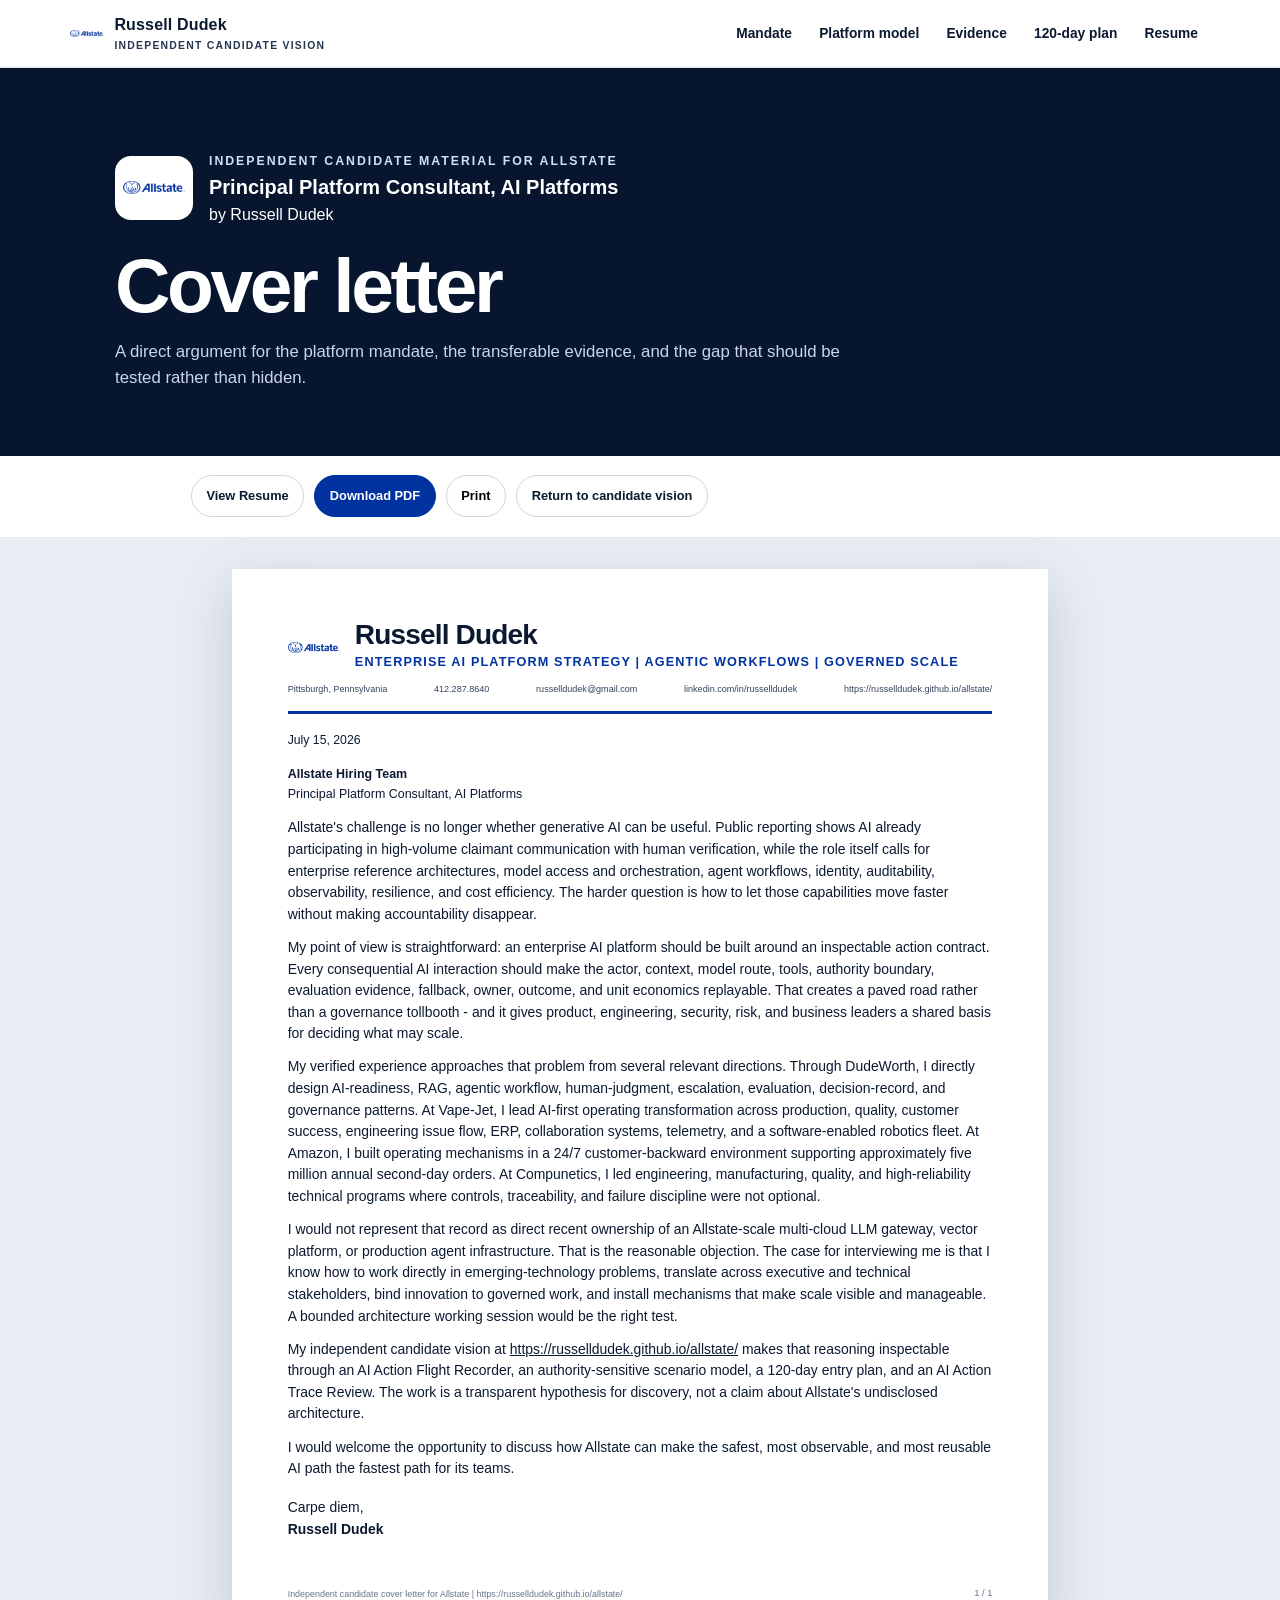
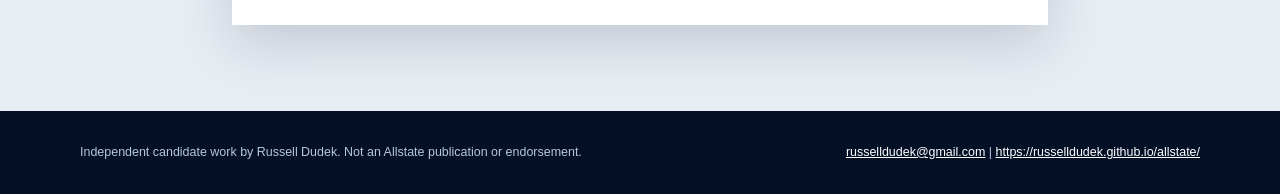
==== cover-letter.html @ eed51d72 "Publish complete Allstate AI platforms candidate campaign" ====
<!doctype html><html lang="en"><head><meta charset="utf-8"><meta name="viewport" content="width=device-width,initial-scale=1"><meta name="description" content="One-page cover letter for Allstate Principal Platform Consultant, AI Platforms."><meta name="author" content="Russell Dudek"><title>Russell Dudek - Allstate AI Platforms Cover Letter</title><link rel="stylesheet" href="styles.css"><link rel="icon" href="assets/brand/allstate-hands.png"></head><body><a class="skip-link" href="#main">Skip to content</a><nav class="site-nav" aria-label="Primary"><div class="nav-inner"><a class="brand-mini" href="index.html"><img src="assets/brand/allstate-hands.png" alt="Allstate hands logo"><span>Russell Dudek<small>Independent candidate vision</small></span></a><button class="nav-toggle" aria-expanded="false" aria-controls="nav-links">Menu</button><div class="nav-links" id="nav-links"><a href="index.html#mandate">Mandate</a><a href="index.html#platform">Platform model</a><a href="index.html#evidence">Evidence</a><a href="120-day-plan.html">120-day plan</a><a href="resume.html">Resume</a></div></div></nav><header class="page-hero"><div class="page-hero-inner"><div class="company-lockup"><img src="assets/brand/allstate-hands.png" alt="Allstate hands logo"><div><span class="kicker">Independent candidate material for Allstate</span><strong>Principal Platform Consultant, AI Platforms</strong><span>by Russell Dudek</span></div></div><h1>Cover letter</h1><p>A direct argument for the platform mandate, the transferable evidence, and the gap that should be tested rather than hidden.</p></div></header><div class="doc-actions"><a href="resume.html">View Resume</a><a class="primary" href="docs/Russell-Dudek-Allstate-Cover-Letter.pdf" download>Download PDF</a><button onclick="window.print()">Print</button><a href="index.html">Return to candidate vision</a></div><main class="document-stage" id="main"><section class="sheet"><header class="doc-header"><img src="assets/brand/allstate-hands.png" alt="Allstate hands logo"><div><div class="doc-name">Russell Dudek</div><div class="doc-role">Enterprise AI Platform Strategy | Agentic Workflows | Governed Scale</div></div><div class="doc-contact"><span>Pittsburgh, Pennsylvania</span><span>412.287.8640</span><a href="mailto:russelldudek@gmail.com">russelldudek@gmail.com</a><a href="https://www.linkedin.com/in/russelldudek">linkedin.com/in/russelldudek</a><a href="https://russelldudek.github.io/allstate/">https://russelldudek.github.io/allstate/</a></div></header><div class="letter-date">July 15, 2026</div><div class="letter-to"><strong>Allstate Hiring Team</strong><br>Principal Platform Consultant, AI Platforms</div><div class="letter-body"><p>Allstate's challenge is no longer whether generative AI can be useful. Public reporting shows AI already participating in high-volume claimant communication with human verification, while the role itself calls for enterprise reference architectures, model access and orchestration, agent workflows, identity, auditability, observability, resilience, and cost efficiency. The harder question is how to let those capabilities move faster without making accountability disappear.</p><p>My point of view is straightforward: an enterprise AI platform should be built around an inspectable action contract. Every consequential AI interaction should make the actor, context, model route, tools, authority boundary, evaluation evidence, fallback, owner, outcome, and unit economics replayable. That creates a paved road rather than a governance tollbooth - and it gives product, engineering, security, risk, and business leaders a shared basis for deciding what may scale.</p><p>My verified experience approaches that problem from several relevant directions. Through DudeWorth, I directly design AI-readiness, RAG, agentic workflow, human-judgment, escalation, evaluation, decision-record, and governance patterns. At Vape-Jet, I lead AI-first operating transformation across production, quality, customer success, engineering issue flow, ERP, collaboration systems, telemetry, and a software-enabled robotics fleet. At Amazon, I built operating mechanisms in a 24/7 customer-backward environment supporting approximately five million annual second-day orders. At Compunetics, I led engineering, manufacturing, quality, and high-reliability technical programs where controls, traceability, and failure discipline were not optional.</p><p>I would not represent that record as direct recent ownership of an Allstate-scale multi-cloud LLM gateway, vector platform, or production agent infrastructure. That is the reasonable objection. The case for interviewing me is that I know how to work directly in emerging-technology problems, translate across executive and technical stakeholders, bind innovation to governed work, and install mechanisms that make scale visible and manageable. A bounded architecture working session would be the right test.</p><p>My independent candidate vision at <a href="https://russelldudek.github.io/allstate/">https://russelldudek.github.io/allstate/</a> makes that reasoning inspectable through an AI Action Flight Recorder, an authority-sensitive scenario model, a 120-day entry plan, and an AI Action Trace Review. The work is a transparent hypothesis for discovery, not a claim about Allstate's undisclosed architecture.</p><p>I would welcome the opportunity to discuss how Allstate can make the safest, most observable, and most reusable AI path the fastest path for its teams.</p><div class="signature">Carpe diem,<br><strong>Russell Dudek</strong></div></div><div class="doc-footer-note">Independent candidate cover letter for Allstate | https://russelldudek.github.io/allstate/</div><div class="page-number">1 / 1</div></section></main><footer class="site-footer"><div class="footer-inner"><span>Independent candidate work by Russell Dudek. Not an Allstate publication or endorsement.</span><span><a href="mailto:russelldudek@gmail.com">russelldudek@gmail.com</a> | <a href="https://russelldudek.github.io/allstate/">https://russelldudek.github.io/allstate/</a></span></div></footer><script src="app.js"></script></body></html>
---- styles.css ----
@import url("brand-tokens.css");
*{box-sizing:border-box}html{scroll-behavior:smooth}body{margin:0;font-family:Lato,"Noto Sans",Arial,sans-serif;color:var(--ink);background:var(--paper);line-height:1.55}a{color:inherit}img{max-width:100%}button{font:inherit}.skip-link{position:absolute;left:-9999px;top:0;z-index:1000;background:#fff;padding:.75rem}.skip-link:focus{left:1rem;top:1rem}.site-nav{position:sticky;top:0;z-index:50;background:rgba(255,255,255,.94);backdrop-filter:blur(14px);border-bottom:1px solid rgba(0,51,159,.14)}.nav-inner{max-width:1180px;margin:auto;padding:.8rem 1.25rem;display:flex;align-items:center;justify-content:space-between;gap:1rem}.brand-mini{display:flex;align-items:center;gap:.65rem;text-decoration:none;font-weight:800;letter-spacing:.01em}.brand-mini img{width:34px;height:28px;object-fit:contain}.brand-mini span small{display:block;font-size:.65rem;font-weight:700;color:var(--ink-2);text-transform:uppercase;letter-spacing:.12em}.nav-links{display:flex;align-items:center;gap:.2rem;flex-wrap:wrap}.nav-links a{padding:.55rem .75rem;text-decoration:none;font-size:.86rem;font-weight:700;border-radius:999px}.nav-links a:hover,.nav-links a:focus-visible{background:var(--allstate-blue-soft);outline:none}.nav-toggle{display:none;border:1px solid var(--line);background:#fff;border-radius:8px;padding:.5rem .65rem}.hero{position:relative;overflow:hidden;background:linear-gradient(135deg,var(--night) 0%,#0b2b62 53%,var(--allstate-blue) 100%);color:#fff}.hero:before{content:"";position:absolute;inset:-30% -10%;background:repeating-linear-gradient(118deg,transparent 0 34px,rgba(255,255,255,.035) 34px 35px);transform:rotate(-2deg);pointer-events:none}.hero-grid{position:relative;max-width:1180px;margin:auto;min-height:760px;padding:5.8rem 1.5rem 4.5rem;display:grid;grid-template-columns:minmax(0,.9fr) minmax(460px,1.1fr);gap:4rem;align-items:center}.company-lockup{display:flex;align-items:center;gap:1rem;margin-bottom:2rem}.company-lockup img{width:78px;height:64px;object-fit:contain;background:#fff;border-radius:16px;padding:.5rem}.company-lockup .kicker{font-size:.77rem;text-transform:uppercase;letter-spacing:.16em;font-weight:800;color:#cfe0ff}.company-lockup strong{display:block;font-size:1.25rem}.hero h1{font-size:clamp(3.15rem,6.8vw,6.6rem);line-height:.92;letter-spacing:-.055em;margin:0 0 1.5rem;max-width:760px}.hero h1 em{font-style:normal;color:var(--trace-amber)}.hero-lede{font-size:1.18rem;max-width:650px;color:#e3ecfb}.thesis-line{display:flex;align-items:flex-start;gap:.8rem;margin-top:1.5rem;font-weight:700;color:#fff}.thesis-line:before{content:"";width:34px;height:3px;background:var(--trace-amber);margin-top:.75rem;flex:0 0 auto}.hero-note{margin-top:2rem;font-size:.8rem;color:#b9cbe6;max-width:600px}.recorder{position:relative;min-height:560px;perspective:1200px}.recorder-shell{position:absolute;inset:0;border:1px solid rgba(255,255,255,.28);border-radius:36px;background:linear-gradient(145deg,rgba(255,255,255,.12),rgba(255,255,255,.035));box-shadow:0 30px 80px rgba(0,0,0,.35),inset 0 0 0 1px rgba(255,255,255,.08);overflow:hidden}.recorder-top{height:64px;border-bottom:1px solid rgba(255,255,255,.16);display:flex;align-items:center;justify-content:space-between;padding:0 1.25rem;font-size:.75rem;letter-spacing:.13em;text-transform:uppercase;font-weight:800}.status-dot{display:inline-block;width:9px;height:9px;border-radius:50%;background:var(--trace-teal);box-shadow:0 0 16px var(--trace-teal);margin-right:.45rem;animation:breathe 2.6s ease-in-out infinite}.recorder-window{position:absolute;inset:82px 18px 18px;display:grid;grid-template-columns:1fr 1.15fr;gap:12px}.control-plates{position:relative;display:flex;flex-direction:column;justify-content:center;gap:13px;padding:12px}.control-plate{position:relative;border:1px solid rgba(255,255,255,.19);border-left:4px solid rgba(255,255,255,.35);border-radius:12px;background:rgba(2,17,44,.55);padding:.8rem 1rem;transform:translateX(0);transition:.4s ease}.control-plate b{display:block;font-size:.74rem;text-transform:uppercase;letter-spacing:.13em}.control-plate span{font-size:.78rem;color:#c8d7ef}.control-plate:after{content:"";position:absolute;right:-22px;top:50%;width:22px;height:1px;background:rgba(255,255,255,.35)}.is-recording .control-plate{animation:plateCheck 2.8s ease infinite}.control-plate:nth-child(2){animation-delay:.28s}.control-plate:nth-child(3){animation-delay:.56s}.control-plate:nth-child(4){animation-delay:.84s}.trace-paper{position:relative;background:#fbfcff;color:var(--ink);border-radius:18px;box-shadow:0 18px 40px rgba(0,0,0,.35);padding:1.1rem 1.05rem 1rem;overflow:hidden}.trace-paper:before,.trace-paper:after{content:"";position:absolute;left:0;right:0;height:8px;background:radial-gradient(circle at 5px 4px,transparent 3px,#fbfcff 3.2px) 0 0/10px 8px repeat-x}.trace-paper:before{top:-4px}.trace-paper:after{bottom:-4px;transform:rotate(180deg)}.trace-title{display:flex;justify-content:space-between;align-items:center;border-bottom:2px solid var(--allstate-blue);padding-bottom:.55rem;margin-bottom:.7rem}.trace-title b{font-size:.75rem;letter-spacing:.12em;text-transform:uppercase}.trace-title span{font-family:monospace;font-size:.7rem;color:var(--ink-2)}.trace-row{display:grid;grid-template-columns:78px 1fr;gap:.5rem;border-bottom:1px dashed #b8c6da;padding:.53rem 0;font-size:.74rem}.trace-row b{text-transform:uppercase;letter-spacing:.07em;font-size:.62rem;color:#566680}.trace-stamp{margin-top:.8rem;border:2px solid var(--allstate-blue);color:var(--allstate-blue);font-weight:900;text-transform:uppercase;letter-spacing:.12em;text-align:center;padding:.45rem;transform:rotate(-1.5deg);font-size:.7rem}.trace-sweep{position:absolute;left:0;right:0;height:3px;background:linear-gradient(90deg,transparent,var(--trace-amber),transparent);top:0;opacity:.8;animation:sweep 3.2s linear infinite}.is-recording .trace-paper{animation:paperPulse 2.8s ease infinite}.section{padding:6rem 1.5rem}.section-inner{max-width:1120px;margin:auto}.eyebrow{font-size:.75rem;text-transform:uppercase;letter-spacing:.16em;font-weight:900;color:var(--allstate-blue);margin-bottom:1rem}.section h2{font-size:clamp(2.3rem,4.6vw,4.4rem);line-height:1.02;letter-spacing:-.045em;margin:0 0 1.4rem;max-width:900px}.section-intro{font-size:1.16rem;color:var(--ink-2);max-width:800px}.moment{background:var(--mist);position:relative}.moment-grid{display:grid;grid-template-columns:.8fr 1.2fr;gap:4rem;align-items:start}.source-stack{border-left:4px solid var(--allstate-blue);padding-left:1.25rem}.source-signal{padding:0 0 1.6rem;margin-bottom:1.6rem;border-bottom:1px solid var(--line)}.source-signal:last-child{border-bottom:0}.source-signal .date{font-size:.7rem;text-transform:uppercase;letter-spacing:.12em;color:#586a84;font-weight:800}.source-signal h3{font-size:1.25rem;margin:.35rem 0}.source-signal p{margin:.35rem 0;color:var(--ink-2)}.source-signal a{font-size:.76rem;color:var(--allstate-blue);font-weight:800}.mandate-callout{margin-top:2rem;background:var(--night);color:#fff;padding:2rem;border-radius:22px;box-shadow:0 20px 50px rgba(0,25,68,.16)}.mandate-callout small{color:#abc4e9;text-transform:uppercase;letter-spacing:.14em;font-weight:800}.mandate-callout p{font-size:1.55rem;line-height:1.2;margin:.6rem 0 0}.tensions{background:#fff}.tension-field{margin-top:3rem;border-top:1px solid var(--line)}.tension-row{display:grid;grid-template-columns:1fr 90px 1fr;align-items:center;gap:1.5rem;padding:1.7rem 0;border-bottom:1px solid var(--line)}.tension-side{font-size:1.18rem;font-weight:800}.tension-side:last-child{text-align:right}.tension-axis{position:relative;height:22px}.tension-axis:before{content:"";position:absolute;left:0;right:0;top:10px;height:2px;background:linear-gradient(90deg,var(--allstate-blue),var(--trace-amber))}.tension-axis:after{content:"";position:absolute;left:calc(50% - 7px);top:4px;width:14px;height:14px;border-radius:50%;background:#fff;border:3px solid var(--allstate-blue);box-shadow:0 0 0 4px #fff}.tension-note{grid-column:1/-1;color:#586a84;font-size:.86rem;margin-top:-.9rem}.architecture{background:var(--night);color:#fff}.architecture .eyebrow{color:#91b9ff}.architecture .section-intro{color:#c7d6ea}.platform-frame{margin-top:3.25rem;display:grid;grid-template-columns:minmax(0,1.2fr) minmax(310px,.8fr);gap:2rem}.planes{position:relative;border:1px solid rgba(255,255,255,.17);border-radius:26px;padding:1.2rem;background:rgba(255,255,255,.04);overflow:hidden}.plane{display:grid;grid-template-columns:150px 1fr;gap:1rem;align-items:center;min-height:106px;border-bottom:1px solid rgba(255,255,255,.14);padding:1rem;position:relative}.plane:last-child{border-bottom:0}.plane-label{font-size:.75rem;text-transform:uppercase;letter-spacing:.14em;font-weight:900;color:#9fc0f1}.plane h3{margin:0 0 .25rem;font-size:1.2rem}.plane p{margin:0;color:#c7d6ea;font-size:.88rem}.flight-record-rail{position:absolute;right:18px;top:24px;bottom:24px;width:4px;background:rgba(255,255,255,.16)}.flight-record-rail:before{content:"";position:absolute;left:-4px;width:12px;height:52px;border-radius:8px;background:var(--trace-amber);box-shadow:0 0 20px rgba(242,181,68,.7);animation:railRun 4.6s ease-in-out infinite}.platform-principles{display:flex;flex-direction:column;gap:1rem}.principle{border:1px solid rgba(255,255,255,.17);border-radius:18px;padding:1.2rem;background:rgba(255,255,255,.055)}.principle b{display:block;color:var(--trace-amber);font-size:.75rem;text-transform:uppercase;letter-spacing:.12em;margin-bottom:.35rem}.principle span{font-size:.96rem}.lab{background:linear-gradient(#eef4ff,#fff)}.lab-grid{margin-top:2.5rem;display:grid;grid-template-columns:280px 1fr;gap:2rem;align-items:start}.scenario-panel{position:sticky;top:92px;border:1px solid var(--line);border-radius:22px;background:#fff;padding:1rem;box-shadow:0 12px 36px rgba(11,25,48,.08)}.scenario-panel h3{font-size:1rem;margin:.2rem .3rem 1rem}.scenario-button{display:block;width:100%;text-align:left;border:1px solid transparent;background:transparent;border-radius:13px;padding:.9rem .85rem;margin:.25rem 0;cursor:pointer}.scenario-button b{display:block;font-size:.86rem}.scenario-button small{display:block;color:#60708a;margin-top:.2rem}.scenario-button[aria-selected="true"]{background:var(--allstate-blue-soft);border-color:#9fbcf2;color:var(--allstate-blue-dark)}.scenario-button:focus-visible{outline:3px solid var(--trace-amber);outline-offset:2px}.reset-button{width:100%;margin-top:.8rem;border:1px solid var(--line);background:#fff;padding:.7rem;border-radius:10px;font-weight:800;cursor:pointer}.scenario-output{border:1px solid var(--line);border-radius:26px;overflow:hidden;background:#fff;box-shadow:0 16px 46px rgba(0,36,100,.1)}.output-head{background:var(--allstate-blue);color:#fff;padding:1.4rem 1.6rem;display:flex;justify-content:space-between;gap:1rem;align-items:center}.output-head h3{margin:0;font-size:1.35rem}.source-badge{font-size:.68rem;text-transform:uppercase;letter-spacing:.1em;font-weight:900;background:rgba(255,255,255,.17);padding:.45rem .6rem;border-radius:999px}.output-body{padding:1.5rem}.authority-meter{display:grid;grid-template-columns:repeat(3,1fr);gap:.5rem;margin-bottom:1.5rem}.authority-step{padding:.75rem;border-radius:11px;background:var(--mist);text-align:center;font-size:.76rem;font-weight:900;text-transform:uppercase;letter-spacing:.08em;color:#66758c}.authority-step.active{background:var(--trace-amber);color:var(--ink)}.output-grid{display:grid;grid-template-columns:1fr 1fr;gap:1rem}.output-field{border:1px solid var(--line);border-radius:15px;padding:1rem;min-height:118px}.output-field b{display:block;font-size:.68rem;text-transform:uppercase;letter-spacing:.12em;color:var(--allstate-blue);margin-bottom:.45rem}.output-field p{margin:0;font-size:.94rem}.required-record{margin-top:1rem;border-left:5px solid var(--trace-teal);padding:1rem 1.2rem;background:#eaf8f5}.required-record b{display:block;font-size:.7rem;text-transform:uppercase;letter-spacing:.11em;color:#176b60}.required-record p{margin:.3rem 0 0}.lab-disclaimer{font-size:.76rem;color:#66758c;margin-top:1rem}.decisions{background:#fff}.decision-map{margin-top:3rem;display:grid;grid-template-columns:repeat(2,1fr);border-top:1px solid var(--line);border-left:1px solid var(--line)}.decision-item{padding:1.7rem;border-right:1px solid var(--line);border-bottom:1px solid var(--line)}.decision-item span{display:block;font-size:2rem;color:var(--allstate-blue);font-weight:900}.decision-item h3{font-size:1.15rem;margin:.3rem 0}.decision-item p{font-size:.89rem;color:var(--ink-2);margin:0}.scorecard{background:var(--mist)}.score-table{margin-top:2.5rem;border-collapse:collapse;width:100%;background:#fff;border-radius:18px;overflow:hidden;box-shadow:0 12px 40px rgba(11,25,48,.08)}.score-table th,.score-table td{padding:1rem;text-align:left;border-bottom:1px solid var(--line);vertical-align:top}.score-table th{background:var(--allstate-blue-dark);color:#fff;font-size:.72rem;text-transform:uppercase;letter-spacing:.1em}.score-table td:first-child{font-weight:900;color:var(--allstate-blue)}.score-table td{font-size:.88rem}.score-note{font-size:.8rem;color:#61718a;margin-top:1rem}.evidence{background:#fff}.evidence-river{margin-top:3rem;position:relative}.evidence-river:before{content:"";position:absolute;left:34px;top:20px;bottom:20px;width:3px;background:linear-gradient(var(--allstate-blue),var(--trace-teal))}.evidence-node{display:grid;grid-template-columns:70px 240px 1fr;gap:1.4rem;align-items:start;padding:1.2rem 0;position:relative}.evidence-dot{width:28px;height:28px;border-radius:50%;background:#fff;border:6px solid var(--allstate-blue);margin:7px 0 0 21px;z-index:1}.evidence-node h3{margin:0;font-size:1.1rem}.evidence-node h3 small{display:block;font-size:.72rem;color:#67758a;text-transform:uppercase;letter-spacing:.1em;margin-top:.2rem}.evidence-node p{margin:0;color:var(--ink-2)}.objection{background:linear-gradient(135deg,#09172c,#16294a);color:#fff}.objection-grid{display:grid;grid-template-columns:.8fr 1.2fr;gap:3.5rem;align-items:start}.objection-question{font-size:2rem;line-height:1.15;border-left:5px solid var(--trace-amber);padding-left:1.3rem}.objection-answer p{color:#cfdaeb}.objection-answer strong{color:#fff}.entry{background:#fff}.timeline{margin-top:3rem;display:grid;grid-template-columns:repeat(4,1fr);gap:0;border-top:5px solid var(--allstate-blue)}.phase{padding:1.6rem 1.2rem;border-right:1px solid var(--line);position:relative}.phase:last-child{border-right:0}.phase:before{content:"";position:absolute;width:18px;height:18px;background:#fff;border:5px solid var(--allstate-blue);border-radius:50%;top:-12px;left:1.15rem}.phase small{display:block;text-transform:uppercase;letter-spacing:.11em;font-weight:900;color:var(--allstate-blue);margin-bottom:.5rem}.phase h3{margin:.2rem 0 .7rem;font-size:1.2rem}.phase ul{padding-left:1rem;margin:0;color:var(--ink-2);font-size:.86rem}.questions{background:var(--mist)}.question-list{counter-reset:q;margin-top:2.5rem}.question{counter-increment:q;display:grid;grid-template-columns:60px 1fr;gap:1rem;padding:1.4rem 0;border-bottom:1px solid var(--line);font-size:1.1rem}.question:before{content:counter(q,decimal-leading-zero);font-weight:900;color:var(--allstate-blue);font-size:1.3rem}.cta{background:var(--allstate-blue);color:#fff;text-align:center;padding:5.5rem 1.5rem}.cta h2{font-size:clamp(2.5rem,5vw,4.6rem);line-height:1;letter-spacing:-.045em;margin:0 auto 1.25rem;max-width:800px}.cta p{max-width:650px;margin:0 auto 1.8rem;color:#dbe8ff}.cta-links{display:flex;justify-content:center;gap:.8rem;flex-wrap:wrap}.cta-links a{display:inline-block;padding:.85rem 1.15rem;border:1px solid rgba(255,255,255,.45);border-radius:999px;text-decoration:none;font-weight:900}.cta-links a.primary{background:#fff;color:var(--allstate-blue);border-color:#fff}.site-footer{background:#041026;color:#b5c6df;padding:2rem 1.5rem;font-size:.78rem}.footer-inner{max-width:1120px;margin:auto;display:flex;justify-content:space-between;gap:1rem;flex-wrap:wrap}.footer-inner a{color:#fff}.page-hero{background:var(--night);color:#fff;padding:5rem 1.5rem 3rem}.page-hero-inner{max-width:1050px;margin:auto}.page-hero .company-lockup{margin-bottom:1.3rem}.page-hero h1{font-size:clamp(2.8rem,6vw,5.3rem);line-height:.95;letter-spacing:-.045em;margin:0 0 1rem}.page-hero p{max-width:760px;color:#c9d6ea;font-size:1.05rem}.doc-actions{max-width:930px;margin:1.2rem auto;display:flex;gap:.65rem;flex-wrap:wrap;padding:0 1rem}.doc-actions a,.doc-actions button{border:1px solid var(--line);background:#fff;border-radius:999px;padding:.65rem .9rem;text-decoration:none;font-weight:900;font-size:.8rem;cursor:pointer}.doc-actions a.primary{background:var(--allstate-blue);color:#fff;border-color:var(--allstate-blue)}.document-stage{background:#e8edf4;padding:2rem 1rem 4rem}.sheet{width:8.5in;min-height:11in;margin:0 auto 1.4rem;background:#fff;box-shadow:0 18px 50px rgba(11,25,48,.17);padding:.55in .58in .48in;position:relative;overflow:visible}.doc-header{display:grid;grid-template-columns:auto 1fr;gap:.18in;align-items:center;border-bottom:3px solid var(--allstate-blue);padding-bottom:.15in;margin-bottom:.18in}.doc-header img{width:.54in;height:.45in;object-fit:contain}.doc-name{font-size:21pt;font-weight:900;letter-spacing:-.03em;line-height:1}.doc-role{font-size:9.5pt;text-transform:uppercase;letter-spacing:.09em;font-weight:900;color:var(--allstate-blue);margin-top:.04in}.doc-contact{grid-column:1/-1;font-size:7.3pt;color:#35445c;display:flex;flex-wrap:wrap;gap:.06in .12in}.doc-contact a{text-decoration:none}.doc-section{margin-top:.14in}.doc-section h2{font-size:9pt;color:var(--allstate-blue);text-transform:uppercase;letter-spacing:.12em;margin:0 0 .07in;padding-bottom:.035in;border-bottom:1px solid #a9bad2}.doc-summary{font-size:8.7pt;line-height:1.38;margin:0}.cap-grid{display:grid;grid-template-columns:repeat(3,1fr);gap:.055in .08in;font-size:7.8pt}.cap-grid span{background:#eef4ff;padding:.055in .07in;border-left:2px solid var(--allstate-blue)}.experience{margin-bottom:.11in}.exp-head{display:flex;justify-content:space-between;gap:.1in;align-items:baseline}.exp-head strong{font-size:9pt}.exp-head span{font-size:7.6pt;color:#53647b;font-weight:700}.exp-title{font-size:8pt;color:var(--allstate-blue);font-weight:900}.experience ul{margin:.035in 0 0 .17in;padding:0;font-size:7.8pt;line-height:1.32}.experience li{margin-bottom:.025in}.two-col{display:grid;grid-template-columns:1.05fr .95fr;gap:.22in}.small-list{margin:.03in 0 0 .16in;padding:0;font-size:7.7pt;line-height:1.35}.small-list li{margin-bottom:.035in}.continuation{font-size:7.2pt;color:#52627a;border-bottom:1px solid #c9d4e3;padding-bottom:.06in;margin-bottom:.12in;display:flex;justify-content:space-between;gap:.1in}.page-number{position:absolute;bottom:.25in;right:.58in;font-size:7pt;color:#607089}.doc-footer-note{position:absolute;bottom:.24in;left:.58in;font-size:6.7pt;color:#66758a}.letter-body{font-size:9.25pt;line-height:1.48}.letter-body p{margin:.1in 0}.letter-date{font-size:8.5pt;margin-bottom:.16in}.letter-to{font-size:8.6pt;margin-bottom:.14in}.signature{margin-top:.18in}.report-page{width:8.5in;min-height:11in;margin:0 auto 1.4rem;background:#fff;box-shadow:0 18px 50px rgba(11,25,48,.17);padding:.55in .6in .5in;position:relative}.report-title{font-size:27pt;line-height:1;letter-spacing:-.04em;margin:.15in 0}.report-deck{font-size:11pt;color:#3a4a62;max-width:6.7in}.report-kicker{font-size:8pt;text-transform:uppercase;letter-spacing:.14em;color:var(--allstate-blue);font-weight:900}.report-rule{height:4px;background:var(--allstate-blue);margin:.16in 0}.report-grid{display:grid;grid-template-columns:1fr 1fr;gap:.18in}.report-block{border-top:2px solid var(--allstate-blue);padding-top:.08in;margin-top:.13in}.report-block h2{font-size:11pt;margin:0 0 .05in}.report-block h3{font-size:9pt;margin:.07in 0 .03in;color:var(--allstate-blue)}.report-block p,.report-block li{font-size:8.2pt;line-height:1.38}.report-block ul{margin:.03in 0 0 .16in;padding:0}.report-table{width:100%;border-collapse:collapse;margin-top:.12in;font-size:7.7pt}.report-table th,.report-table td{border:1px solid #bdc9d9;padding:.065in;vertical-align:top}.report-table th{background:var(--allstate-blue-dark);color:#fff;text-transform:uppercase;letter-spacing:.07em;font-size:6.8pt}.quote-block{background:var(--night);color:#fff;padding:.2in;border-radius:.12in;font-size:13pt;line-height:1.28;margin:.15in 0}.source-note{font-size:6.8pt;color:#5b6a80;line-height:1.3}.trace-form{border:1px solid #9fb2ca;border-radius:.1in;padding:.14in;margin:.1in 0}.trace-form h3{font-size:9pt;color:var(--allstate-blue);margin:0 0 .06in}.trace-fields{display:grid;grid-template-columns:1fr 1fr;gap:.08in}.trace-field{border-bottom:1px solid #aebdce;min-height:.45in;padding:.04in}.trace-field b{display:block;font-size:6.6pt;text-transform:uppercase;letter-spacing:.08em;color:#53647b}.trace-field span{font-size:7.7pt}.full{grid-column:1/-1}.checkbox-line{font-size:7.6pt;display:flex;gap:.12in;flex-wrap:wrap;margin:.07in 0}.box{display:inline-block;width:.11in;height:.11in;border:1px solid #576880;margin-right:.03in;vertical-align:-.02in}.print-only{display:none}
@keyframes breathe{0%,100%{opacity:.45;transform:scale(.85)}50%{opacity:1;transform:scale(1.12)}}@keyframes sweep{0%{transform:translateY(0)}100%{transform:translateY(430px)}}@keyframes plateCheck{0%,20%,100%{border-left-color:rgba(255,255,255,.35);transform:translateX(0)}8%,14%{border-left-color:var(--trace-amber);transform:translateX(6px)}}@keyframes paperPulse{0%,100%{transform:translateY(0)}50%{transform:translateY(-5px)}}@keyframes railRun{0%,100%{top:0}50%{top:calc(100% - 52px)}}
@media(max-width:900px){.hero-grid{grid-template-columns:1fr;gap:2rem;padding-top:4.5rem}.recorder{min-height:520px}.moment-grid,.objection-grid{grid-template-columns:1fr}.platform-frame{grid-template-columns:1fr}.lab-grid{grid-template-columns:1fr}.scenario-panel{position:static}.timeline{grid-template-columns:1fr 1fr}.phase{border-bottom:1px solid var(--line)}.evidence-node{grid-template-columns:70px 190px 1fr}.nav-toggle{display:block}.nav-links{display:none;position:absolute;left:0;right:0;top:100%;background:#fff;padding:1rem;border-bottom:1px solid var(--line)}.nav-links.open{display:flex;flex-direction:column;align-items:stretch}.nav-links a{border-radius:8px}.sheet,.report-page{width:min(100%,8.5in);min-height:auto}.document-stage{padding-left:.35rem;padding-right:.35rem}}
@media(max-width:620px){.section{padding:4.3rem 1rem}.hero-grid{padding:4rem 1rem 3.5rem}.hero h1{font-size:3.6rem}.recorder{min-height:610px}.recorder-window{grid-template-columns:1fr;overflow:auto}.control-plates{padding:0}.control-plate:after{display:none}.trace-paper{min-height:310px}.tension-row{grid-template-columns:1fr}.tension-side:last-child{text-align:left}.tension-axis{width:100%}.tension-note{grid-column:auto}.plane{grid-template-columns:1fr}.decision-map{grid-template-columns:1fr}.output-grid{grid-template-columns:1fr}.timeline{grid-template-columns:1fr}.evidence-node{grid-template-columns:56px 1fr}.evidence-node p{grid-column:2}.evidence-river:before{left:26px}.evidence-dot{margin-left:13px}.score-table{display:block;overflow-x:auto}.doc-header{grid-template-columns:auto 1fr}.doc-contact{font-size:7pt}.sheet,.report-page{padding:.35in .3in}.two-col,.report-grid{grid-template-columns:1fr}.page-number,.doc-footer-note{position:static;margin-top:.1in}.continuation{flex-direction:column}.authority-meter{grid-template-columns:1fr}}
@media(prefers-reduced-motion:reduce){html{scroll-behavior:auto}*,*:before,*:after{animation-duration:.001ms!important;animation-iteration-count:1!important;transition-duration:.001ms!important}.flight-record-rail:before{top:calc(50% - 26px)}.trace-sweep{display:none}}
@media print{body{background:#fff}.site-nav,.page-hero,.doc-actions,.site-footer,.no-print{display:none!important}.document-stage{background:#fff;padding:0}.sheet,.report-page{box-shadow:none;margin:0;width:8.5in;height:11in;min-height:11in;overflow:hidden;break-after:page;page-break-after:always}.sheet:last-child,.report-page:last-child{break-after:auto;page-break-after:auto}.print-only{display:block}@page{size:Letter;margin:0}a{text-decoration:none;color:inherit}}
/* Print-layout hardening: constrain the official logo's intrinsic dimensions so the document header does not reserve the source image width. */
.doc-header{grid-template-columns:.58in minmax(0,1fr)}
.doc-header img{display:block;width:.54in;min-width:0;max-width:.54in}
.doc-header>div{min-width:0}
.doc-contact{display:flex;justify-content:space-between;align-items:center;white-space:nowrap;font-size:6.8pt;gap:.05in}
@media(max-width:620px){.doc-contact{white-space:normal;justify-content:flex-start}}
/* WeasyPrint-compatible document layout. */
.doc-header{display:flex;flex-wrap:wrap;align-items:center;gap:.10in .16in}
.doc-header img{flex:0 0 .54in}
.doc-header>div:not(.doc-contact){flex:1 1 0;min-width:0}
.doc-contact{flex:0 0 100%;width:100%}
.trace-fields{display:flex;flex-wrap:wrap;gap:.08in}
.trace-field{flex:1 1 calc(50% - .08in);min-width:0}
.trace-field.full{flex:1 1 100%}
.trace-form{break-inside:avoid;page-break-inside:avoid}
/* Compact the printable review worksheet so each intended page remains a complete, usable instrument. */
.trace-form{padding:.08in .10in;margin:.045in 0}
.trace-form h3{margin:0 0 .025in;font-size:8.3pt}
.trace-fields{gap:.035in .07in}
.trace-field{min-height:.27in;padding:.018in .03in}
.trace-field b{font-size:6.2pt}
.trace-field span{font-size:7.1pt;line-height:1.18}
.checkbox-line{font-size:7pt;margin:.025in 0;gap:.08in}
.trace-form~.report-block{margin-top:.07in}
/* Final document readability and page-balance pass. */
.doc-summary{font-size:9.15pt;line-height:1.43}
.cap-grid{font-size:8.25pt;gap:.065in .085in}
.experience{margin-bottom:.145in}
.exp-head strong{font-size:9.6pt}.exp-head span{font-size:8pt}.exp-title{font-size:8.55pt}
.experience ul{font-size:8.35pt;line-height:1.38;margin-top:.045in}
.experience li{margin-bottom:.035in}
.small-list{font-size:8.2pt;line-height:1.42}.small-list li{margin-bottom:.05in}
.letter-body{font-size:10.45pt;line-height:1.55}.letter-body p{margin:.12in 0}.letter-date{font-size:9.2pt}.letter-to{font-size:9.35pt}
.report-title{font-size:30pt}.report-deck{font-size:11.5pt;line-height:1.42}
.report-block{margin-top:.17in;padding-top:.09in}.report-block h2{font-size:12pt}.report-block h3{font-size:10pt}
.report-block p,.report-block li{font-size:9.15pt;line-height:1.44}
.report-table{font-size:8.35pt;line-height:1.34}.report-table th,.report-table td{padding:.075in}
.report-table th{font-size:7.2pt}.quote-block{font-size:14pt;line-height:1.32;padding:.22in}
.source-note{font-size:7.35pt;line-height:1.38}
.trace-document .report-title{font-size:27pt}
.trace-document .report-deck{font-size:10.2pt;line-height:1.34}
.trace-document .report-block{margin-top:.07in;padding-top:.05in}
.trace-document .report-block h2{font-size:9pt}
.trace-document .report-block p,.trace-document .report-block li{font-size:7.3pt;line-height:1.25}
/* Resume full-page balance: use the available Letter canvas with readable executive-document density. */
.sheet .doc-section{margin-top:.18in}
.sheet .doc-section h2{font-size:9.5pt;margin-bottom:.085in;padding-bottom:.045in}
.sheet .doc-summary{font-size:9.55pt;line-height:1.47}
.sheet .cap-grid{font-size:8.75pt;gap:.075in .09in}
.sheet .cap-grid span{padding:.065in .075in}
.sheet .experience{margin-bottom:.18in}
.sheet .exp-head strong{font-size:10pt}.sheet .exp-head span{font-size:8.35pt}.sheet .exp-title{font-size:8.95pt}
.sheet .experience ul{font-size:9.05pt;line-height:1.43;margin-top:.05in}
.sheet .experience li{margin-bottom:.045in}
.sheet .small-list{font-size:8.85pt;line-height:1.45}.sheet .small-list li{margin-bottom:.06in}
/* Report legibility and full-page visual balance. */
.report-title{font-size:32pt;margin:.18in 0}.report-deck{font-size:12pt;line-height:1.45}
.report-grid{gap:.24in}.report-block{margin-top:.20in;padding-top:.10in}.report-block h2{font-size:12.5pt}
.report-block p,.report-block li{font-size:9.8pt;line-height:1.46}
.report-table{font-size:8.95pt;line-height:1.4;margin-top:.15in}.report-table th,.report-table td{padding:.087in}.report-table th{font-size:7.5pt}
.quote-block{font-size:15pt;padding:.24in;margin:.18in 0}.source-note{font-size:7.8pt;line-height:1.42}
.trace-document .report-title{font-size:27pt}.trace-document .report-deck{font-size:10.2pt}.trace-document .report-block p,.trace-document .report-block li{font-size:7.3pt;line-height:1.25}.trace-document .report-block h2{font-size:9pt}.trace-document .report-block{margin-top:.07in;padding-top:.05in}
/* The four-page thesis brief has a denser table and source page than the entry plan. */
.brief-document .report-title{font-size:30pt}.brief-document .report-deck{font-size:11.4pt;line-height:1.42}
.brief-document .report-grid{gap:.18in}.brief-document .report-block{margin-top:.16in;padding-top:.08in}
.brief-document .report-block h2{font-size:11.5pt}.brief-document .report-block h3{font-size:9.6pt}
.brief-document .report-block p,.brief-document .report-block li{font-size:9pt;line-height:1.4}
.brief-document .report-table{font-size:8.15pt;line-height:1.32;margin-top:.12in}.brief-document .report-table th,.brief-document .report-table td{padding:.07in}.brief-document .report-table th{font-size:7pt}
.brief-document .quote-block{font-size:13.5pt;padding:.20in;margin:.14in 0}.brief-document .source-note{font-size:7.2pt;line-height:1.35}
@media(max-width:620px){
  .report-page{overflow-x:hidden}
  .report-table{display:block;width:100%;max-width:100%;overflow-x:auto;-webkit-overflow-scrolling:touch}
  .report-table th,.report-table td{min-width:110px}
  .source-note,.continuation,.doc-contact{overflow-wrap:anywhere;word-break:break-word}
}
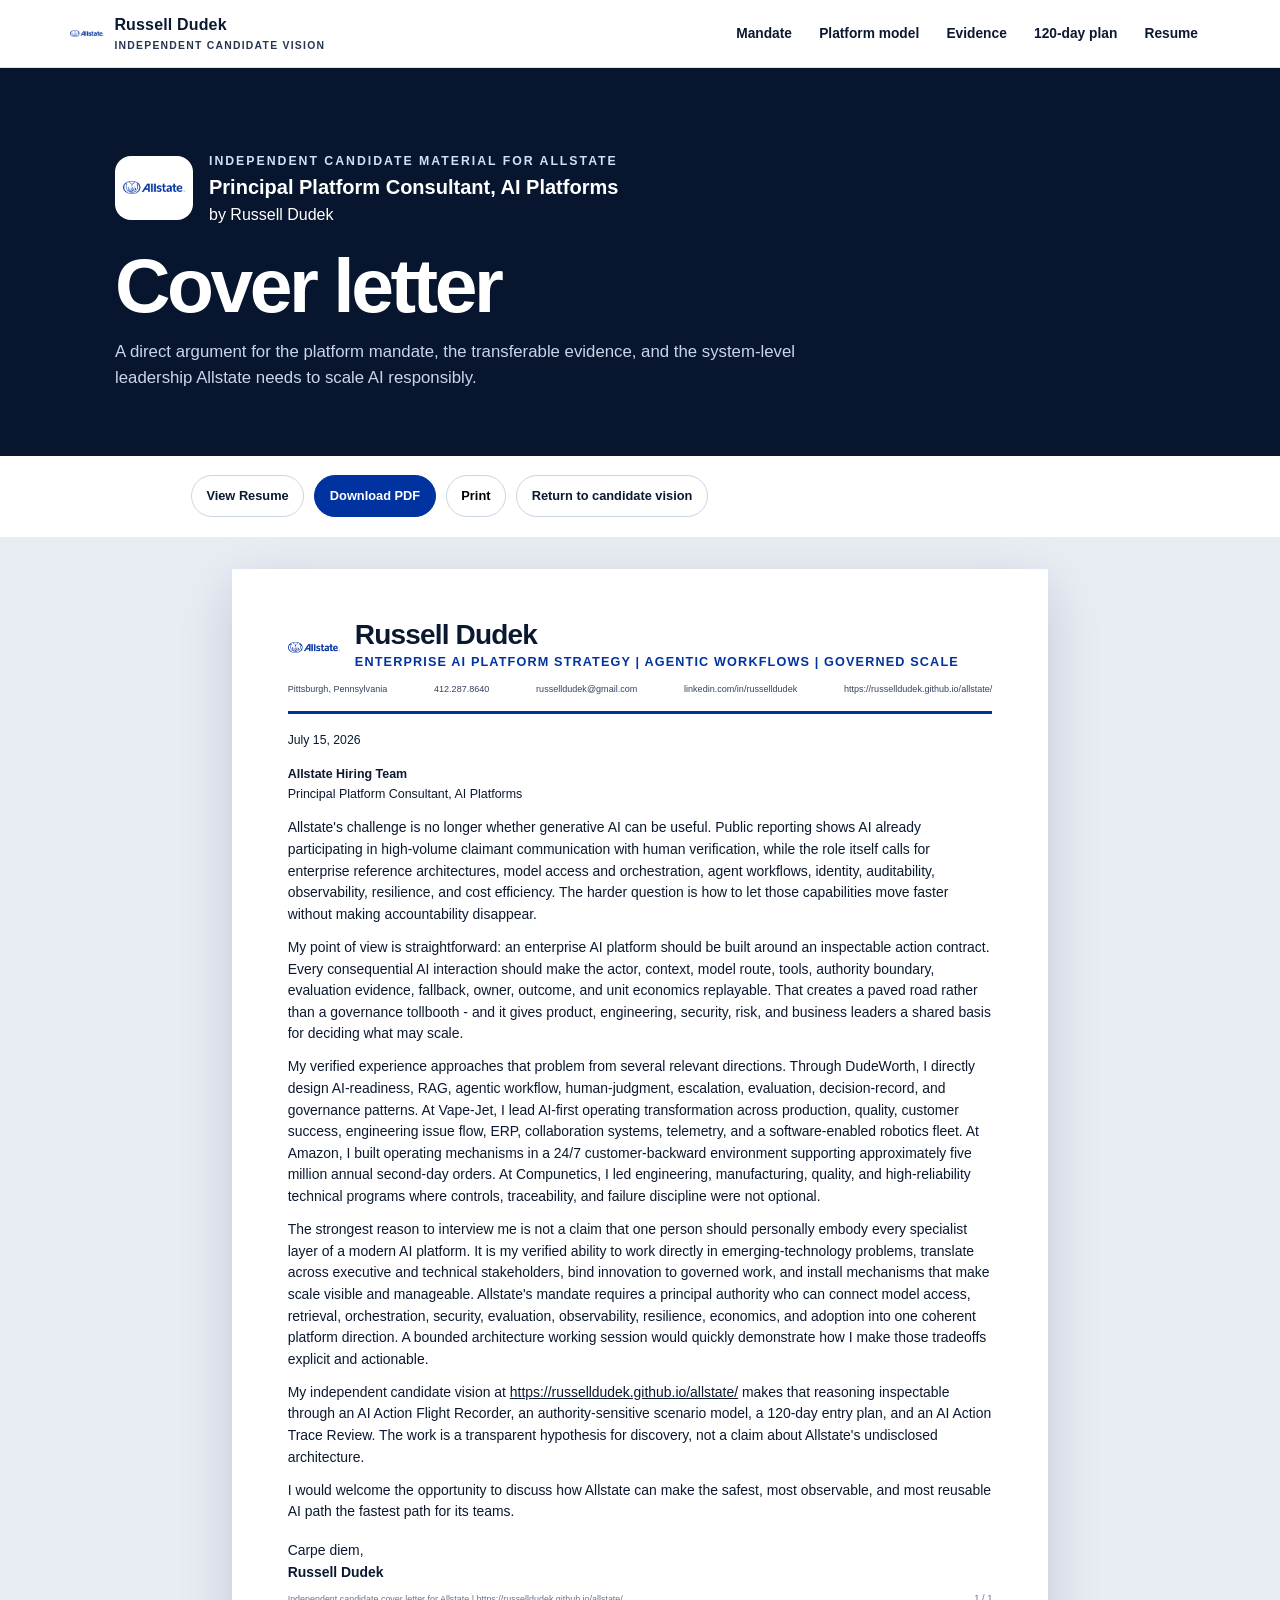
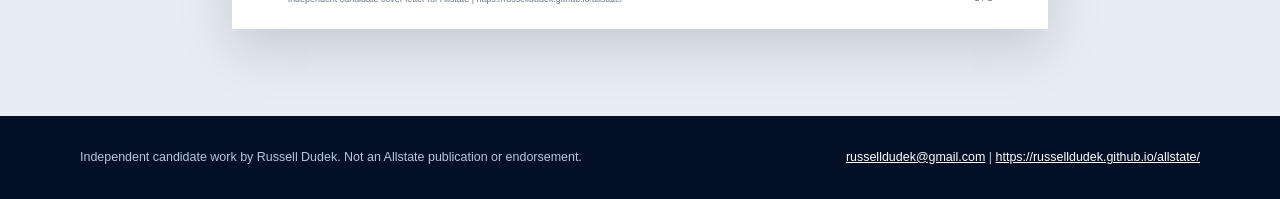
==== commit 148cde8b: "Strengthen Allstate platform-authority positioning" ====
--- a/cover-letter.html
+++ b/cover-letter.html
@@ -1 +1,2 @@
-<!doctype html><html lang="en"><head><meta charset="utf-8"><meta name="viewport" content="width=device-width,initial-scale=1"><meta name="description" content="One-page cover letter for Allstate Principal Platform Consultant, AI Platforms."><meta name="author" content="Russell Dudek"><title>Russell Dudek - Allstate AI Platforms Cover Letter</title><link rel="stylesheet" href="styles.css"><link rel="icon" href="assets/brand/allstate-hands.png"></head><body><a class="skip-link" href="#main">Skip to content</a><nav class="site-nav" aria-label="Primary"><div class="nav-inner"><a class="brand-mini" href="index.html"><img src="assets/brand/allstate-hands.png" alt="Allstate hands logo"><span>Russell Dudek<small>Independent candidate vision</small></span></a><button class="nav-toggle" aria-expanded="false" aria-controls="nav-links">Menu</button><div class="nav-links" id="nav-links"><a href="index.html#mandate">Mandate</a><a href="index.html#platform">Platform model</a><a href="index.html#evidence">Evidence</a><a href="120-day-plan.html">120-day plan</a><a href="resume.html">Resume</a></div></div></nav><header class="page-hero"><div class="page-hero-inner"><div class="company-lockup"><img src="assets/brand/allstate-hands.png" alt="Allstate hands logo"><div><span class="kicker">Independent candidate material for Allstate</span><strong>Principal Platform Consultant, AI Platforms</strong><span>by Russell Dudek</span></div></div><h1>Cover letter</h1><p>A direct argument for the platform mandate, the transferable evidence, and the gap that should be tested rather than hidden.</p></div></header><div class="doc-actions"><a href="resume.html">View Resume</a><a class="primary" href="docs/Russell-Dudek-Allstate-Cover-Letter.pdf" download>Download PDF</a><button onclick="window.print()">Print</button><a href="index.html">Return to candidate vision</a></div><main class="document-stage" id="main"><section class="sheet"><header class="doc-header"><img src="assets/brand/allstate-hands.png" alt="Allstate hands logo"><div><div class="doc-name">Russell Dudek</div><div class="doc-role">Enterprise AI Platform Strategy | Agentic Workflows | Governed Scale</div></div><div class="doc-contact"><span>Pittsburgh, Pennsylvania</span><span>412.287.8640</span><a href="mailto:russelldudek@gmail.com">russelldudek@gmail.com</a><a href="https://www.linkedin.com/in/russelldudek">linkedin.com/in/russelldudek</a><a href="https://russelldudek.github.io/allstate/">https://russelldudek.github.io/allstate/</a></div></header><div class="letter-date">July 15, 2026</div><div class="letter-to"><strong>Allstate Hiring Team</strong><br>Principal Platform Consultant, AI Platforms</div><div class="letter-body"><p>Allstate's challenge is no longer whether generative AI can be useful. Public reporting shows AI already participating in high-volume claimant communication with human verification, while the role itself calls for enterprise reference architectures, model access and orchestration, agent workflows, identity, auditability, observability, resilience, and cost efficiency. The harder question is how to let those capabilities move faster without making accountability disappear.</p><p>My point of view is straightforward: an enterprise AI platform should be built around an inspectable action contract. Every consequential AI interaction should make the actor, context, model route, tools, authority boundary, evaluation evidence, fallback, owner, outcome, and unit economics replayable. That creates a paved road rather than a governance tollbooth - and it gives product, engineering, security, risk, and business leaders a shared basis for deciding what may scale.</p><p>My verified experience approaches that problem from several relevant directions. Through DudeWorth, I directly design AI-readiness, RAG, agentic workflow, human-judgment, escalation, evaluation, decision-record, and governance patterns. At Vape-Jet, I lead AI-first operating transformation across production, quality, customer success, engineering issue flow, ERP, collaboration systems, telemetry, and a software-enabled robotics fleet. At Amazon, I built operating mechanisms in a 24/7 customer-backward environment supporting approximately five million annual second-day orders. At Compunetics, I led engineering, manufacturing, quality, and high-reliability technical programs where controls, traceability, and failure discipline were not optional.</p><p>I would not represent that record as direct recent ownership of an Allstate-scale multi-cloud LLM gateway, vector platform, or production agent infrastructure. That is the reasonable objection. The case for interviewing me is that I know how to work directly in emerging-technology problems, translate across executive and technical stakeholders, bind innovation to governed work, and install mechanisms that make scale visible and manageable. A bounded architecture working session would be the right test.</p><p>My independent candidate vision at <a href="https://russelldudek.github.io/allstate/">https://russelldudek.github.io/allstate/</a> makes that reasoning inspectable through an AI Action Flight Recorder, an authority-sensitive scenario model, a 120-day entry plan, and an AI Action Trace Review. The work is a transparent hypothesis for discovery, not a claim about Allstate's undisclosed architecture.</p><p>I would welcome the opportunity to discuss how Allstate can make the safest, most observable, and most reusable AI path the fastest path for its teams.</p><div class="signature">Carpe diem,<br><strong>Russell Dudek</strong></div></div><div class="doc-footer-note">Independent candidate cover letter for Allstate | https://russelldudek.github.io/allstate/</div><div class="page-number">1 / 1</div></section></main><footer class="site-footer"><div class="footer-inner"><span>Independent candidate work by Russell Dudek. Not an Allstate publication or endorsement.</span><span><a href="mailto:russelldudek@gmail.com">russelldudek@gmail.com</a> | <a href="https://russelldudek.github.io/allstate/">https://russelldudek.github.io/allstate/</a></span></div></footer><script src="app.js"></script></body></html>+<!DOCTYPE html>
+<html lang="en"><head><meta charset="utf-8"/><meta content="width=device-width,initial-scale=1" name="viewport"/><meta content="One-page cover letter for Allstate Principal Platform Consultant, AI Platforms." name="description"/><meta content="Russell Dudek" name="author"/><title>Russell Dudek - Allstate AI Platforms Cover Letter</title><link href="styles.css" rel="stylesheet"/><link href="assets/brand/allstate-hands.png" rel="icon"/></head><body><a class="skip-link" href="#main">Skip to content</a><nav aria-label="Primary" class="site-nav"><div class="nav-inner"><a class="brand-mini" href="index.html"><img alt="Allstate hands logo" src="assets/brand/allstate-hands.png"/><span>Russell Dudek<small>Independent candidate vision</small></span></a><button aria-controls="nav-links" aria-expanded="false" class="nav-toggle">Menu</button><div class="nav-links" id="nav-links"><a href="index.html#mandate">Mandate</a><a href="index.html#platform">Platform model</a><a href="index.html#evidence">Evidence</a><a href="120-day-plan.html">120-day plan</a><a href="resume.html">Resume</a></div></div></nav><header class="page-hero"><div class="page-hero-inner"><div class="company-lockup"><img alt="Allstate hands logo" src="assets/brand/allstate-hands.png"/><div><span class="kicker">Independent candidate material for Allstate</span><strong>Principal Platform Consultant, AI Platforms</strong><span>by Russell Dudek</span></div></div><h1>Cover letter</h1><p>A direct argument for the platform mandate, the transferable evidence, and the system-level leadership Allstate needs to scale AI responsibly.</p></div></header><div class="doc-actions"><a href="resume.html">View Resume</a><a class="primary" download="" href="docs/Russell-Dudek-Allstate-Cover-Letter.pdf">Download PDF</a><button onclick="window.print()">Print</button><a href="index.html">Return to candidate vision</a></div><main class="document-stage" id="main"><section class="sheet"><header class="doc-header"><img alt="Allstate hands logo" src="assets/brand/allstate-hands.png"/><div><div class="doc-name">Russell Dudek</div><div class="doc-role">Enterprise AI Platform Strategy | Agentic Workflows | Governed Scale</div></div><div class="doc-contact"><span>Pittsburgh, Pennsylvania</span><span>412.287.8640</span><a href="mailto:russelldudek@gmail.com">russelldudek@gmail.com</a><a href="https://www.linkedin.com/in/russelldudek">linkedin.com/in/russelldudek</a><a href="https://russelldudek.github.io/allstate/">https://russelldudek.github.io/allstate/</a></div></header><div class="letter-date">July 15, 2026</div><div class="letter-to"><strong>Allstate Hiring Team</strong><br/>Principal Platform Consultant, AI Platforms</div><div class="letter-body"><p>Allstate's challenge is no longer whether generative AI can be useful. Public reporting shows AI already participating in high-volume claimant communication with human verification, while the role itself calls for enterprise reference architectures, model access and orchestration, agent workflows, identity, auditability, observability, resilience, and cost efficiency. The harder question is how to let those capabilities move faster without making accountability disappear.</p><p>My point of view is straightforward: an enterprise AI platform should be built around an inspectable action contract. Every consequential AI interaction should make the actor, context, model route, tools, authority boundary, evaluation evidence, fallback, owner, outcome, and unit economics replayable. That creates a paved road rather than a governance tollbooth - and it gives product, engineering, security, risk, and business leaders a shared basis for deciding what may scale.</p><p>My verified experience approaches that problem from several relevant directions. Through DudeWorth, I directly design AI-readiness, RAG, agentic workflow, human-judgment, escalation, evaluation, decision-record, and governance patterns. At Vape-Jet, I lead AI-first operating transformation across production, quality, customer success, engineering issue flow, ERP, collaboration systems, telemetry, and a software-enabled robotics fleet. At Amazon, I built operating mechanisms in a 24/7 customer-backward environment supporting approximately five million annual second-day orders. At Compunetics, I led engineering, manufacturing, quality, and high-reliability technical programs where controls, traceability, and failure discipline were not optional.</p><p>The strongest reason to interview me is not a claim that one person should personally embody every specialist layer of a modern AI platform. It is my verified ability to work directly in emerging-technology problems, translate across executive and technical stakeholders, bind innovation to governed work, and install mechanisms that make scale visible and manageable. Allstate's mandate requires a principal authority who can connect model access, retrieval, orchestration, security, evaluation, observability, resilience, economics, and adoption into one coherent platform direction. A bounded architecture working session would quickly demonstrate how I make those tradeoffs explicit and actionable.</p><p>My independent candidate vision at <a href="https://russelldudek.github.io/allstate/">https://russelldudek.github.io/allstate/</a> makes that reasoning inspectable through an AI Action Flight Recorder, an authority-sensitive scenario model, a 120-day entry plan, and an AI Action Trace Review. The work is a transparent hypothesis for discovery, not a claim about Allstate's undisclosed architecture.</p><p>I would welcome the opportunity to discuss how Allstate can make the safest, most observable, and most reusable AI path the fastest path for its teams.</p><div class="signature">Carpe diem,<br/><strong>Russell Dudek</strong></div></div><div class="doc-footer-note">Independent candidate cover letter for Allstate | https://russelldudek.github.io/allstate/</div><div class="page-number">1 / 1</div></section></main><footer class="site-footer"><div class="footer-inner"><span>Independent candidate work by Russell Dudek. Not an Allstate publication or endorsement.</span><span><a href="mailto:russelldudek@gmail.com">russelldudek@gmail.com</a> | <a href="https://russelldudek.github.io/allstate/">https://russelldudek.github.io/allstate/</a></span></div></footer><script src="app.js"></script></body></html>
